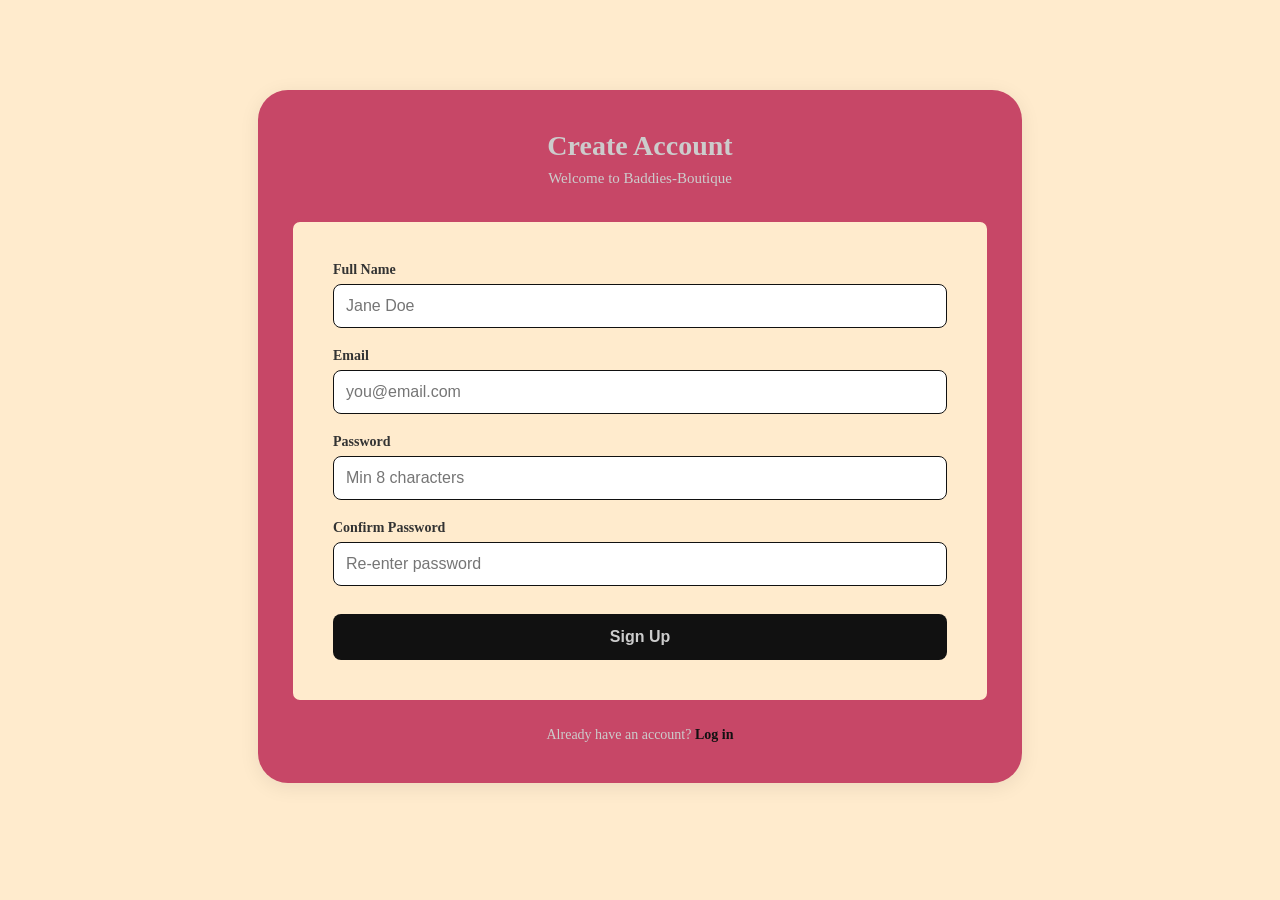
==== sign.html @ 40b09c96 "first commit" ====
<!DOCTYPE html>
<html lang="en">
<head>
    <meta charset="UTF-8">
    <meta name="viewport" content="width=device-width, initial-scale=1.0">
    <title>Baddies Boutique</title>
    <link rel="stylesheet" href="styles.css">
    <link rel="shortcut icon" href="./Dresses/eda1ded52aa02ae19acb73dac2f31928.jpg" type="image/x-icon">
</head>

<body>
    <div class="containered">
            <div class="rain">
                <div class="signup-box">
    <h1>Create Account</h1>
    <p class="subtitle">Welcome to Baddies-Boutique</p>
    
    <!-- action="index.html" = where user goes after sign up -->
    <form>
      <div class="form-group">
        <label for="name">Full Name</label>
        <input type="text" id="name" name="name" placeholder="Jane Doe" required>
      </div>
      
      <div class="form-group">
        <label for="email">Email</label>
        <input type="email" id="email" name="email" placeholder="you@email.com" required>
      </div>
      
      <div class="form-group">
        <label for="password">Password</label>
        <input type="password" id="password" name="password" placeholder="Min 8 characters" minlength="8" required>
      </div>
      
      <div class="form-group">
        <label for="confirm">Confirm Password</label>
        <input type="password" id="confirm" name="confirm" placeholder="Re-enter password" required>
      </div>
      
      <button type="submit" class="signup-btn">Sign Up</button>
    </form>
    
    <div class="login-link">
      Already have an account? <a href="login.html">Log in</a>
    </div>
  </div>
           
    </div>
            </div>

</body>
</html>
---- styles.css ----
* {
    padding: 0;
    margin: 0;
    box-sizing: border-box;
}

body {
    background-color: blanchedalmond;
}

/* Universal Selector */

h2 {
    text-align: center;
    margin: 2vmin 0;
    font-size: 4vmin;
    color: #D16C85;
    text-decoration: underline;
}

/* Universal Selector */

/* home page */

.banner {
    width: 100%;
    height: 100vh;
    background-image: url(Banner/cat-parker-hh-VJ11F39g-unsplash.jpg);
    background-position: center;
    background-size: cover;
    display: flex;
    align-items: flex-end;
    justify-content: center;
} 

.navbar {
    position: fixed;
    top: 0;
    display: flex;
    justify-content: center;
    width: 100%;
    padding: 20px;
    color: #151618;
    background: hsla(345, 53%, 53%, 0.7);
    z-index: 1;
}

.nav-links {
    display: flex;
    align-items: center;
    text-align: center;
}

.nav-links li {
    margin: 0 30px;
    list-style: none;
}

.header-content {
    margin-bottom: 150px;
    color: #fff;
    text-align: center;
}

.header-content h2 {
    font-size: 4vmin;
}

.line {
    width: 150px;
    height: 4px;
    background: #c74767;
    margin: 10px auto;
    border-radius: 5px;
}

.header-content h1 {
    font-size: 7vmin;
    margin-top: 20px;
    margin-bottom: 40px;
}

.ctn {
    padding: 8px 15px;
    background: #c74767;
    border-radius: 30px;
    color: #fff;
    text-decoration: none;
}

.ctn:hover {
    opacity: 0.9;
}

ul {
    list-style: none;
}

.navbar a {
    text-decoration: none;
    color: #fff;
}

.dropdown {
    float: left;
    overflow: hidden;
}

.dropbtn {
    border: none;
    background-color: inherit;
    color: #fff;
    font-family: inherit;
    font-size: inherit;
}

.dropdown .dropbtn {
    border: none;
    outline: none;

}

.dropdown-content {
    display: none;
    position: absolute;
    min-width: 160px;
    z-index: 1;
}

.dropdown-content a {
    float: none;
    text-decoration: none;
    display: block;
    text-align: left;
    padding: 12px 16px;
}

.dropdown:hover .dropdown-content {
  display: block;
}

.profile-icon {
    display: block;
    width: 30px;
   justify-content: space-between;
}

.category {
  display: grid;
  grid-template-columns: auto auto auto;
  gap: 20px;
  justify-content: center;
  border-radius: 20px;
}

.category h4 {
    text-align: center;
    text-decoration: underline;
}

.category h4:hover {
    color: #D16C85;
}

.box img {
    height: 70vh;
    border-radius: 20px;
    transition: 0.3s;
}

.box img:hover {
    transform: scale(0.8);
    opacity: 0.8;
    cursor: pointer;
}

.box1 img {
   height: 70vh;
   border-radius: 20px;
   transition: 0.3s;
}

.box1 img:hover {
    transform: scale(0.8);
    opacity: 0.8;
    cursor: pointer;
}

.box2 img {
    height: 70vh;
    border-radius: 20px;
    transition: 0.3s;
}

.box2 img:hover {
    transform: scale(0.8);
    opacity: 0.8;
    cursor: pointer;
}

.image-section {
    display: grid;
    justify-content: center;
    align-items: center;
    grid-template-columns: auto auto;
    gap: 20px;
}

.image-section img{
    height: 70vh;
    transition: 0.3s;
    cursor: pointer;
    border-radius: 20px;
}

.image-section h4 {
    text-align: center;
    animation: popping 1s infinite;
}

@keyframes popping {
    from {
        color: red;
    }
    to {
        color: black;
    }
    to {
        color: red;
    }
}

.image-section img:hover {
    transform: scale(0.9);
    opacity: 0.7;
}

.header-content-two {
    background-image: url(Banner/fotografo-samuel-cruz-GTewtH4a0sA-unsplash.jpg);
    width: 100%;
    height: 80vh;
    background-position: center;
    background-size: cover;
    display: flex;
    align-items: center;
    /* align-items: flex-end; */
    justify-content: center;
}

.header-content-two {
    color: #fff;
    text-align: center;
}

.header-content-two h3 {
    font-size: 8vmin;
}

.contact {
    display: grid;
    justify-content: center;
    align-items: center;
    border-radius: 20px;
    /* border: #C74767 3px solid; */
    margin-top: 2rem;
    /* width: 40vw; */
    padding-bottom: 2vmin;
}

.contact label {
    text-align: center;
    margin-top: 2vmin;
    color: #C74767;
}

.contact input {
    background-color: #D16C85;
    width: 30vw;
    border: none;
}

.contact input[type="submit"] {
    width: 20vw;
}

/* home page */

/* checkout page */

.second-heading-title {
    text-align: center;
    text-decoration: underline;
}

.second-heading-title:hover {
    color: #C74767;
    transition: .3s;
}

.third-container {
    /* border: 3px solid green; */
    display: grid;
    justify-content: center;
    align-items: center;
    min-height: 100vh;
    padding: 25px;
}

form {
    width: 700px;
    padding: 40px;
    border: 3px solid #C74767;
    border-radius: 10px;
    background-color: blanchedalmond;
}

form .row {
    /* border: 3px solid brown; */
    display: flex;
    gap: 15px;
    flex-wrap: wrap;
}

.row .column {
    flex: 1 1 250px;
}

.column .title {
    font-size: 20px;
    color: #333;
    text-transform: uppercase;
    margin-bottom: 5px;
}

.column .input-box {
    margin: 15px 0;
}

.input-box span {
    display: block;
    margin-bottom: 10px;
}

.input-box input {
    width: 100%;
    padding: 10px 15px;
    border: 1px solid #ccc;
    border-radius: 6px;
    font-size: 15px;
}

.column .flex {
    display: flex;
    gap: 15px;
}

.flex .input-box {
    margin-top: 5px;
}

.input-box img {
    height: 34px;
    margin-top: 5px;
    filter: drop-shadow(0 0 1px #000);
}

form .cards-btn {
    width: 100%;
    padding: 12px;
    background: #C74767;
    border: none;
    outline: none;
    border-radius: 6px;
    font-size: 17px;
    color: #fff;
    margin-top: 5px;
    cursor: pointer;
    transition: .5s;
}

form .cards-btn:hover {
    background: #D16C85;
}

@media (max-width: 737px) {
    .third-container form {
        width: auto;
    }
}

/* checkout page */

/* log in page */

.main-container {
    /* border: 3px solid green; */
    min-height: 100vh;
    display: grid;
    justify-content: center;
    align-items: center;
    overflow: hidden;
}

.log-container {
    /* border: 3px solid #C74767; */
    height: 350px;
    width: 500px;
    border-radius: 40px;
    display: flex;
    justify-content: center;
    align-content: center;
    background-color: #C74767;
}

hr {
    margin: 1em 0;
}

.heading-title {
   color: #C74767;
   text-decoration: underline;
   text-align: center;
}

.title {
    /* border: 3px solid brown; */
    height: auto;
    width: auto;
    /* margin-top: 1rem; */
    position: relative;
    text-align: center;
}

.title:hover {
    color: #C74767;
    transition: .3s;
}

.log-in-section {
    position: relative;
    width: 100%;
    height: 100%;
    display: grid;
    grid-template-rows: auto auto;
    justify-content: center;
    align-items: center;
}

.label-container {
    /* border: 3px solid yellow; */
    min-width: 300px;
    min-height: 200px;
    position: relative;
    /* margin-top: 1rem; */
    display: grid;
    justify-content: center;
    align-items: center;
}

.btn-sub-one {
    background-color: #C74767;
    border: none;
    border-radius: 5px;
    height: 2em;
    width: 10vmin;
}

.btn-sub-one:hover {
    color: white;
    background-color: #D16C85;
    transition: 0.3s;
    text-decoration: underline;
}

.log-in-section label {
    text-align: center;
}

.log-in-section label:hover {
    color: #C74767;
    transition: .3s;
}

.log-in-section input {
    height: 5vh;
    border-radius: 5px;
    border: none;
}

/* log in page */

/* sign up page */

.containered { 
  height: 97vh;
  display: flex; 
  padding: 40px;
  justify-content: center;
  align-items: center;
}


.rain {
    /* width: 70vw; */
    border-radius: 10%;
  }
    
    .signup-box {
      background: #C74767;
      padding: 40px 32px;
      border-radius: 30px;
      box-shadow: 0 4px 20px rgba(0,0,0,0.08);
      width: auto;
      /* max-width: 400px; */
    }
    
    .signup-box h1 {
      font-size: 28px;
      margin-bottom: 8px;
      text-align: center;
      color: #ccc;
    }
    
    .subtitle {
      text-align: center;
      color: #ccc;
      margin-bottom: 32px;
      font-size: 15px;
    }
    
    .form-group {
      margin-bottom: 20px;
    }
    
    label {
      display: block;
      margin-bottom: 6px;
      font-weight: 600;
      font-size: 14px;
      color: #333;
    }
    
    input {
      width: 100%;
      padding: 12px;
      border: 1px solid #111;
      border-radius: 8px;
      font-size: 16px;
    }
    
    input:focus {
      outline: none;
      border-color: #111;
    }
    
    .signup-btn {
      width: 100%;
      padding: 14px;
      background: #111;
      color: #ccc;
      border: none;
      border-radius: 8px;
      font-size: 16px;
      font-weight: 600;
      cursor: pointer;
      margin-top: 8px;
    }
    
    .signup-btn:hover {
      background: #C08081;
    }
    
    .login-link {
      text-align: center;
      margin-top: 24px;
      font-size: 14px;
      color: #ccc;
    }
    
    .login-link a {
      color: #111;
      font-weight: 600;
      text-decoration: none;
    }
    
    .login-link a:hover {
      text-decoration: none;
    }

/* sign up page */

/* product page */

.fifth-container {
    /* border: 3px solid blue; */
    min-height: 100vh;
    width: 100vw;
    display: grid;
    justify-content: center;
    align-items: center;
}

.product-banner {
    background-image: url(Banner/lo-lindo-NpeZwHSq8tc-unsplash.jpg);
    background-position: center;
    background-size: cover;
    width: 100%;
    height: 70vh;
    display: flex;
    justify-content: center;
    align-items: center;
}

.product-banner h1 {
    color: #C74767;
    text-decoration: underline;
    font-size: 10vmin;
}

.second-text-section {
    /* border: 3px solid yellow; */
    width: auto;
    height: auto;
}

.title-fourth-section {
    text-align: center;
    color: #C74767;
    margin: 3vmin 0;
    cursor: pointer;
}

.title-fourth-section:hover {
    color: #D16C85;
}

.line-one {
    background-color: #C74767;
    height: 1vh;
    border: none;
}

.products {
    /* border: 3px solid indianred; */
    width: auto;
    display: grid;
    grid-template-columns: auto auto auto;
    grid-gap: 20px;
}

.product-three-row {
    /* border: 3px solid violet; */
    width: 30vw;
    height: 70vh;
    /* background-color: #C74767; */
}

.product-three-row img {
    width: 29vw;
    height: auto;
    transition: 0.3s;
    cursor: pointer;
}

.product-three-row img:hover {
    transform: scale(.9)
}

.text-banner {
    /* border: 3px solid salmon; */
    display: inline-block;
    font-weight: bold;
    margin-top: 1vmin;
    text-decoration: underline;
}

.text-banner:hover {
    color: #C74767;
}

.image-section-content {
    /* border: 3px solid black; */
    height: 65vh;
}

.image-section-content img {
    height: 65vh;
    border-radius: 10px;
}
/* Product page ends here*/

@media (max-width: 873px) {
    .products {
        display: grid;
        grid-template-columns: auto;
        width: 100vw;
    }
    .product-three-row {
        width: auto;
        height: 70vh;
    }
    .product-three-row img {
        width: 100vw;
    }
}

/* product page */

/* Product View */

.fourth-container {
    /* border: 3px solid green; */
    width: 100vw;
    min-height: 100vh;
    display: flex;
    justify-content: center;
    align-items: center;
    overflow: hidden;
}

.product-section {
    /* border: 3px solid red; */
    width: 80vw;
    
    height: auto;
    display: grid;
    justify-content: center;
    align-items: center;
}

.product-info-content {
    /* border: 3px solid purple; */
    width: 50vw;
    height: auto;
    display: grid;
    grid-template-columns: auto auto;
}

.title-section-one {
    /* border: 3px solid brown; */
    width: auto;
    height: auto;
    text-align: center;
    color: blanchedalmond;
    font-size: 6vmin;
    margin: 2vmin 0;
}

.image-content {
    /* border: 3px solid blue; */
    height: auto;
    width: 30vw;
    margin-right: 20px;
}

.image-content img {
    width: 30vw;
    border-radius: 30px;
}

.product-description-content {
    border: 3px #C74767 solid;
    border-radius: 20px;
    height: 80vh;
    width: 20vw;
    margin-top: 30px;
}

.product-description-content-one {
    /* border: 3px solid yellow; */
    margin: 3vmin 0;
}

.product-description-content-two {
    /* border: 3px solid green; */
}

.product-description-content-two a {
    text-decoration: none;
}

.discount {
    text-decoration: line-through;
    padding-left: 10px;
    color: grey;
}

.discount:hover {
    color: red;
}

.product-description-content-three {
    /* border: 3px solid purple; */
      margin: 3vmin 0;
}

.product-description-content-four {
    /* border: 3px solid orange; */
    margin: 3vmin 0;
    display: inline-block;
}

.product-description-content-five {
    /* border: 3px solid orangered; */
    display: inline-block;
}

.product-description-content-six {
    /* border: 3px olivedrab solid; */
}

@media (max-width: 879px) {
    .product-info-content {
        display: grid;
        grid-template-columns: auto;
        grid-template-rows: auto auto;
    }
    .image-content {
        width: auto;
    }
    .product-description-content {
        width: auto;
        height: auto;
    }
}
/* Product View */

/* responsiveness */

@media (max-width: 890px){
    .navbar {
        width: auto;
        padding: 0;
        margin: 0;
        display: flex;
        justify-content: center;
        align-items: center;
    }
    .category {
        display: grid;
        grid-template-columns: auto;
    }
    .category img {
        max-width: 70vw;
    }
    .image-section {
        display: grid;
        grid-template-columns: auto;

    }
    .signup-btn {
        width: 40vw;
    }
    .rain {
        width: 80vw;
    }
    form {
        width: 60vw;
    }
}

/* responsiveness */
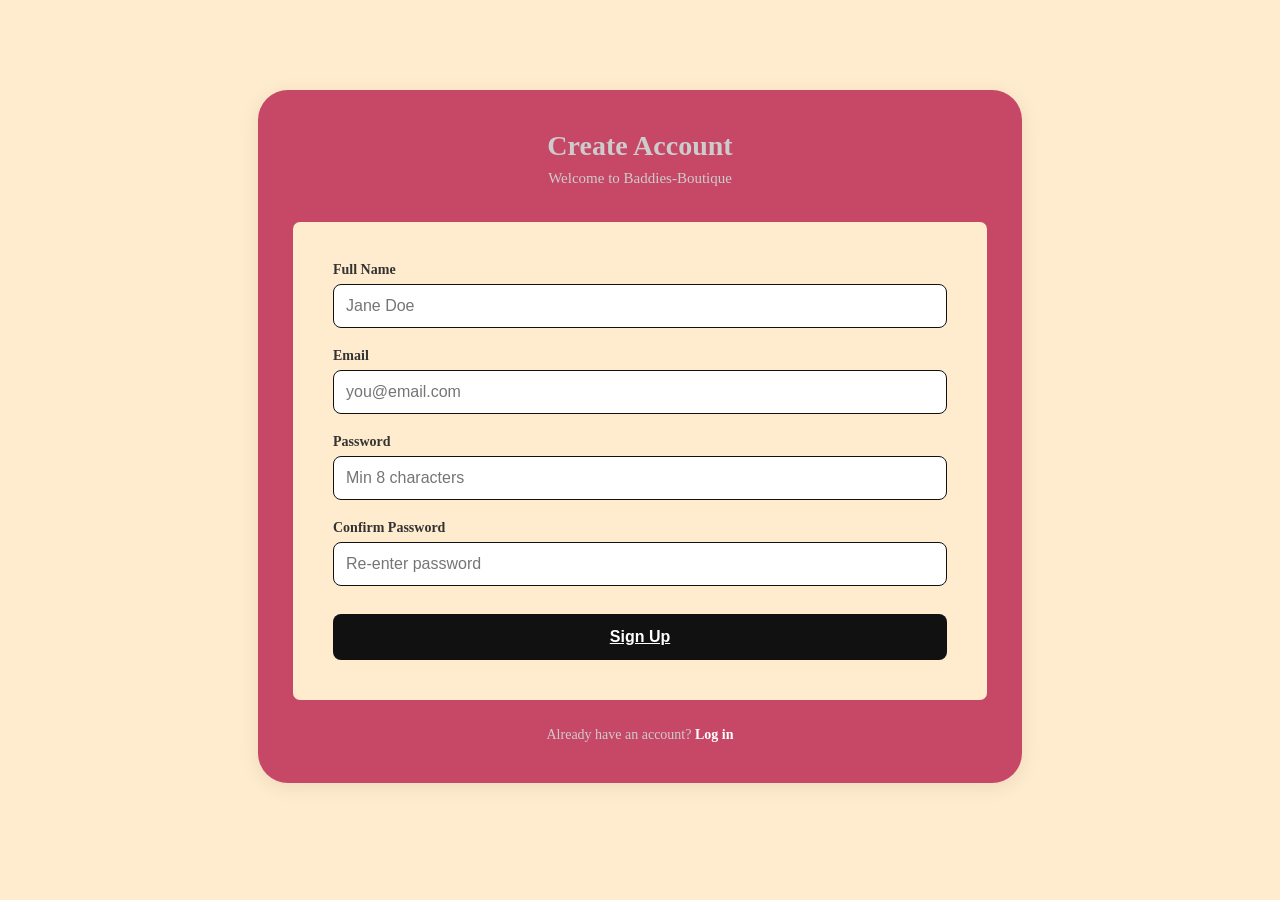
==== commit ab994075: "initial" ====
--- a/sign.html
+++ b/sign.html
@@ -37,7 +37,7 @@
         <input type="password" id="confirm" name="confirm" placeholder="Re-enter password" required>
       </div>
       
-      <button type="submit" class="signup-btn">Sign Up</button>
+      <button type="submit" class="signup-btn"><a href="index.html">Sign Up</a></button>
     </form>
     
     <div class="login-link">
--- a/styles.css
+++ b/styles.css
@@ -487,6 +487,7 @@
     border: none;
 }
 
+
 /* log in page */
 
 /* sign up page */
@@ -587,6 +588,10 @@
       text-decoration: none;
     }
 
+.signup-box a {
+    color: white;
+}
+
 /* sign up page */
 
 /* product page */
